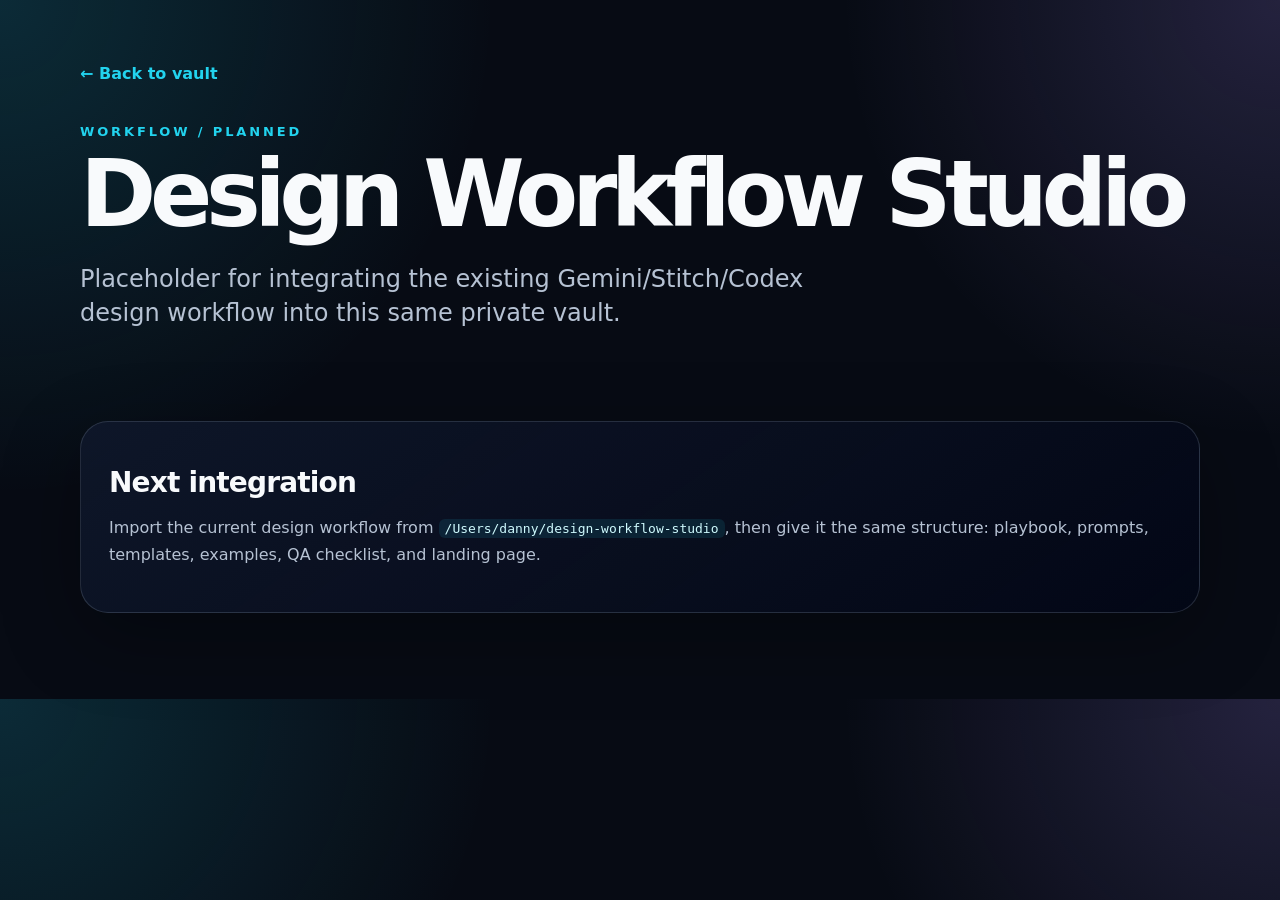
==== site/workflows/design-workflow-studio.html @ 9eb14a0c "chore: bootstrap AI workflow vault" ====
<!doctype html>
<html lang="en">
<head>
  <meta charset="utf-8" />
  <meta name="viewport" content="width=device-width, initial-scale=1" />
  <title>Design Workflow Studio — AI Workflow Vault</title>
  <link rel="stylesheet" href="../assets/styles.css" />
</head>
<body>
  <main class="shell">
    <a class="back" href="../index.html">← Back to vault</a>
    <section class="hero compact">
      <p class="eyebrow">Workflow / Planned</p>
      <h1>Design Workflow Studio</h1>
      <p class="lead">Placeholder for integrating the existing Gemini/Stitch/Codex design workflow into this same private vault.</p>
    </section>
    <section class="panel">
      <h2>Next integration</h2>
      <p>Import the current design workflow from <code>/Users/danny/design-workflow-studio</code>, then give it the same structure: playbook, prompts, templates, examples, QA checklist, and landing page.</p>
    </section>
  </main>
</body>
</html>
---- site/assets/styles.css ----
:root {
  color-scheme: dark;
  --bg: #070b14;
  --panel: rgba(15, 23, 42, 0.78);
  --line: rgba(148, 163, 184, 0.22);
  --text: #f8fafc;
  --muted: #b6c2d3;
  --cyan: #22d3ee;
  --violet: #a78bfa;
  --gold: #facc15;
}
* { box-sizing: border-box; }
body {
  margin: 0;
  font-family: Inter, ui-sans-serif, system-ui, -apple-system, BlinkMacSystemFont, "Segoe UI", sans-serif;
  background: radial-gradient(circle at top left, rgba(34, 211, 238, .16), transparent 34%), radial-gradient(circle at top right, rgba(167, 139, 250, .18), transparent 30%), var(--bg);
  color: var(--text);
}
.shell { width: min(1120px, calc(100% - 40px)); margin: 0 auto; padding: 64px 0; }
.hero { padding: 72px 0 44px; }
.hero.compact { padding-top: 28px; }
.eyebrow { color: var(--cyan); text-transform: uppercase; letter-spacing: .22em; font-weight: 800; font-size: 13px; }
h1 { font-size: clamp(44px, 8vw, 92px); line-height: .92; margin: 14px 0 20px; letter-spacing: -0.07em; }
.lead { color: var(--muted); max-width: 760px; font-size: clamp(18px, 2.2vw, 24px); line-height: 1.45; }
.grid { display: grid; grid-template-columns: repeat(auto-fit, minmax(280px, 1fr)); gap: 22px; }
.card, .panel {
  border: 1px solid var(--line);
  background: linear-gradient(145deg, rgba(15, 23, 42, .92), rgba(2, 6, 23, .72));
  border-radius: 28px;
  padding: 28px;
  box-shadow: 0 24px 80px rgba(0, 0, 0, .32);
}
.card { min-height: 300px; display: flex; flex-direction: column; justify-content: space-between; color: inherit; text-decoration: none; }
.card.primary { border-color: rgba(34, 211, 238, .45); }
.card h2, .panel h2 { font-size: 28px; margin: 16px 0 12px; letter-spacing: -0.03em; }
.card p, .panel p, li { color: var(--muted); line-height: 1.65; }
.status { align-self: flex-start; color: #06111a; background: var(--cyan); border-radius: 999px; padding: 7px 12px; font-weight: 900; font-size: 12px; text-transform: uppercase; letter-spacing: .08em; }
.status.planned { background: var(--gold); }
.back { color: var(--cyan); text-decoration: none; font-weight: 800; }
.panel { margin: 22px 0; }
.split { display: grid; grid-template-columns: repeat(auto-fit, minmax(280px, 1fr)); gap: 26px; }
code { color: #cffafe; background: rgba(34, 211, 238, .1); padding: 2px 6px; border-radius: 6px; }
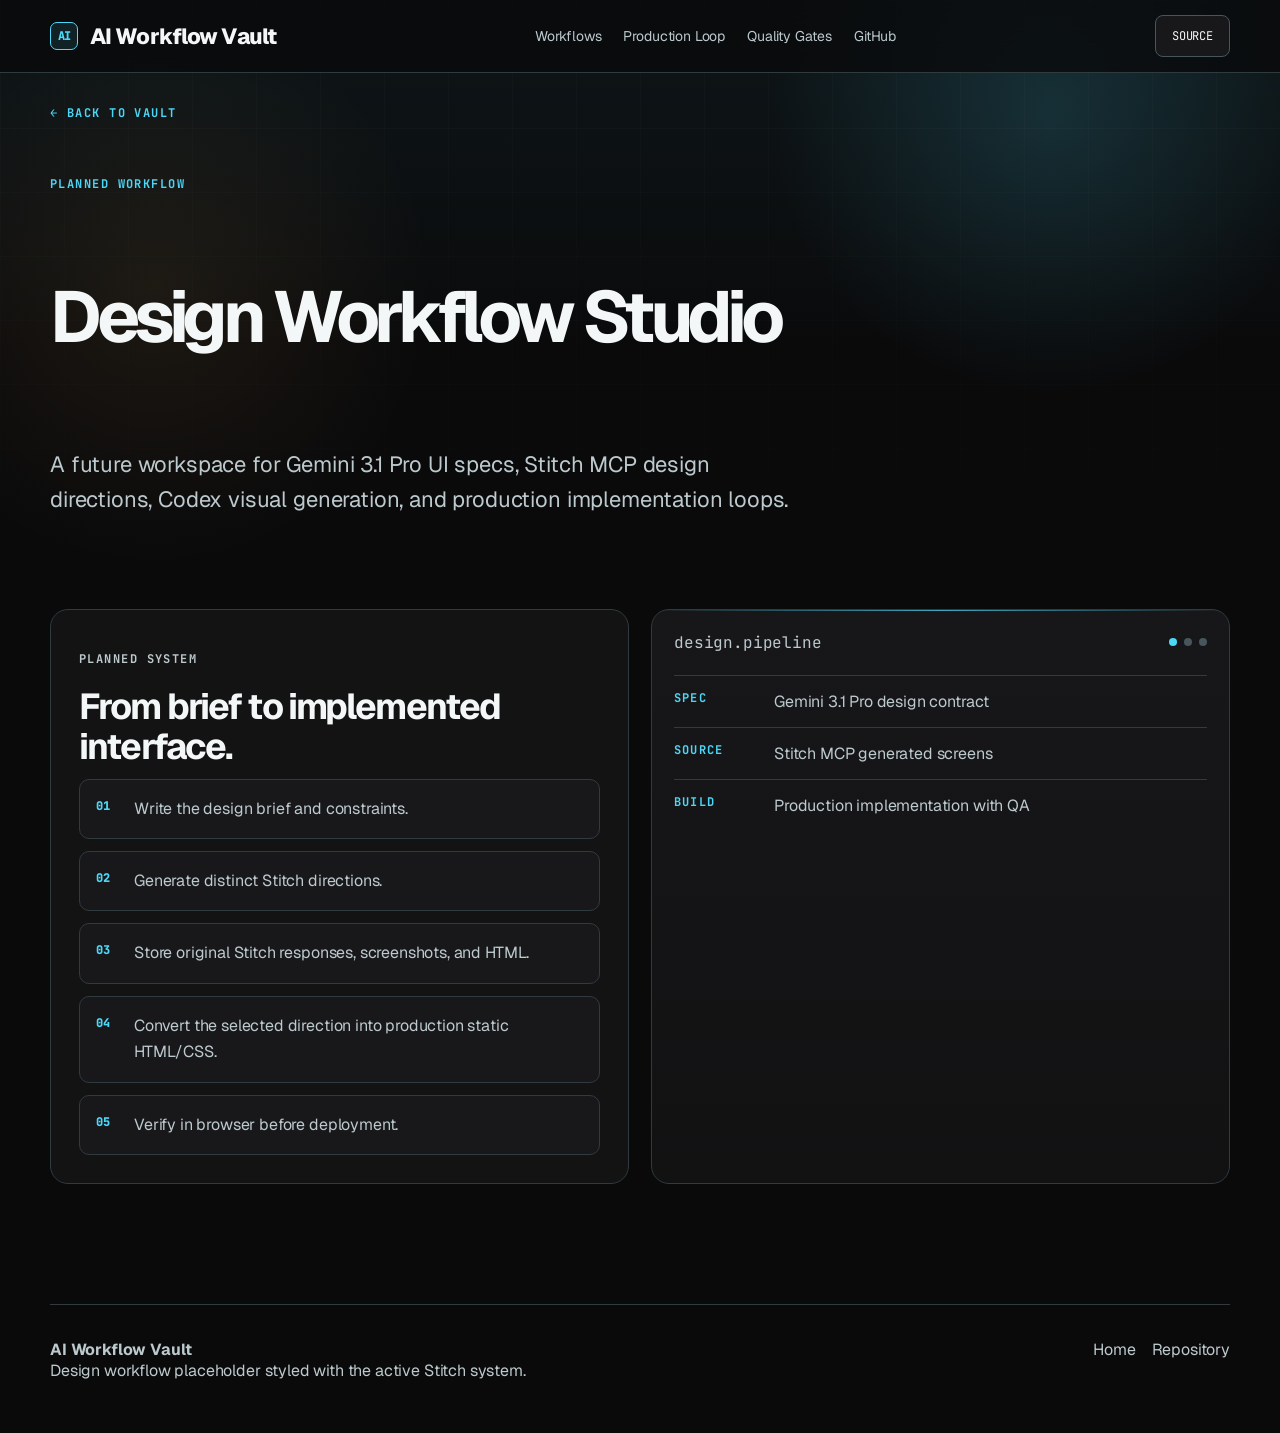
==== commit 5e4568b3: "feat: redesign GitHub Pages with Stitch UI" ====
--- a/site/workflows/design-workflow-studio.html
+++ b/site/workflows/design-workflow-studio.html
@@ -4,20 +4,16 @@
   <meta charset="utf-8" />
   <meta name="viewport" content="width=device-width, initial-scale=1" />
   <title>Design Workflow Studio — AI Workflow Vault</title>
+  <meta name="description" content="Planned Gemini, Stitch, and implementation workflow studio." />
   <link rel="stylesheet" href="../assets/styles.css" />
 </head>
 <body>
+  <header class="topbar"><nav class="nav" aria-label="Primary navigation"><a class="brand" href="../index.html"><span class="brand-mark">AI</span><span>AI Workflow Vault</span></a><div class="nav-links"><a href="../index.html#workflows">Workflows</a><a href="../index.html#production-loop">Production Loop</a><a href="../index.html#quality-gates">Quality Gates</a><a href="https://github.com/cskwork/ai-workflow-vault">GitHub</a></div><a class="nav-cta" href="https://github.com/cskwork/ai-workflow-vault">SOURCE</a></nav></header>
   <main class="shell">
-    <a class="back" href="../index.html">← Back to vault</a>
-    <section class="hero compact">
-      <p class="eyebrow">Workflow / Planned</p>
-      <h1>Design Workflow Studio</h1>
-      <p class="lead">Placeholder for integrating the existing Gemini/Stitch/Codex design workflow into this same private vault.</p>
-    </section>
-    <section class="panel">
-      <h2>Next integration</h2>
-      <p>Import the current design workflow from <code>/Users/danny/design-workflow-studio</code>, then give it the same structure: playbook, prompts, templates, examples, QA checklist, and landing page.</p>
-    </section>
+    <a class="breadcrumb" href="../index.html">← Back to vault</a>
+    <section class="hero compact"><p class="eyebrow">Planned workflow</p><h1>Design Workflow Studio</h1><p class="lead">A future workspace for Gemini 3.1 Pro UI specs, Stitch MCP design directions, Codex visual generation, and production implementation loops.</p></section>
+    <section class="section split"><article class="panel"><p class="section-kicker">Planned system</p><h2>From brief to implemented interface.</h2><ol class="steps"><li>Write the design brief and constraints.</li><li>Generate distinct Stitch directions.</li><li>Store original Stitch responses, screenshots, and HTML.</li><li>Convert the selected direction into production static HTML/CSS.</li><li>Verify in browser before deployment.</li></ol></article><aside class="studio-panel"><div class="panel-top"><span class="mono">design.pipeline</span><span class="dots"><span></span><span></span><span></span></span></div><div class="console-line"><b>spec</b><span>Gemini 3.1 Pro design contract</span></div><div class="console-line"><b>source</b><span>Stitch MCP generated screens</span></div><div class="console-line"><b>build</b><span>Production implementation with QA</span></div></aside></section>
+    <footer class="footer"><div><strong>AI Workflow Vault</strong><br />Design workflow placeholder styled with the active Stitch system.</div><div><a href="../index.html">Home</a><a href="https://github.com/cskwork/ai-workflow-vault">Repository</a></div></footer>
   </main>
 </body>
 </html>
--- a/site/assets/styles.css
+++ b/site/assets/styles.css
@@ -1,42 +1,203 @@
+@import url('https://fonts.googleapis.com/css2?family=Geist:wght@400;500;600;700;800&family=JetBrains+Mono:wght@500;600;700&display=swap');
+
 :root {
   color-scheme: dark;
-  --bg: #070b14;
-  --panel: rgba(15, 23, 42, 0.78);
-  --line: rgba(148, 163, 184, 0.22);
-  --text: #f8fafc;
-  --muted: #b6c2d3;
-  --cyan: #22d3ee;
-  --violet: #a78bfa;
-  --gold: #facc15;
-}
+  --bg: #0a0a0b;
+  --surface: #131314;
+  --surface-1: #18181b;
+  --surface-2: #201f20;
+  --surface-3: #2a2a2b;
+  --surface-4: #353436;
+  --text: #f4f7f8;
+  --muted: #bcc9cd;
+  --subtle: #869397;
+  --line: #303b3f;
+  --line-strong: #46565c;
+  --cyan: #4cd7f6;
+  --cyan-strong: #06b6d4;
+  --cyan-soft: rgba(76, 215, 246, .11);
+  --amber: #ffb95f;
+  --amber-soft: rgba(255, 185, 95, .13);
+  --danger: #ffb4ab;
+  --max: 1180px;
+  --radius: 10px;
+  --radius-lg: 18px;
+  --mono: 'JetBrains Mono', ui-monospace, SFMono-Regular, Menlo, Consolas, monospace;
+  --sans: 'Geist', Inter, ui-sans-serif, system-ui, -apple-system, BlinkMacSystemFont, 'Segoe UI', sans-serif;
+}
+
 * { box-sizing: border-box; }
+html { scroll-behavior: smooth; }
 body {
   margin: 0;
-  font-family: Inter, ui-sans-serif, system-ui, -apple-system, BlinkMacSystemFont, "Segoe UI", sans-serif;
-  background: radial-gradient(circle at top left, rgba(34, 211, 238, .16), transparent 34%), radial-gradient(circle at top right, rgba(167, 139, 250, .18), transparent 30%), var(--bg);
+  min-height: 100vh;
+  font-family: var(--sans);
   color: var(--text);
-}
-.shell { width: min(1120px, calc(100% - 40px)); margin: 0 auto; padding: 64px 0; }
-.hero { padding: 72px 0 44px; }
-.hero.compact { padding-top: 28px; }
-.eyebrow { color: var(--cyan); text-transform: uppercase; letter-spacing: .22em; font-weight: 800; font-size: 13px; }
-h1 { font-size: clamp(44px, 8vw, 92px); line-height: .92; margin: 14px 0 20px; letter-spacing: -0.07em; }
-.lead { color: var(--muted); max-width: 760px; font-size: clamp(18px, 2.2vw, 24px); line-height: 1.45; }
-.grid { display: grid; grid-template-columns: repeat(auto-fit, minmax(280px, 1fr)); gap: 22px; }
+  background:
+    linear-gradient(180deg, rgba(76, 215, 246, .06), transparent 350px),
+    radial-gradient(circle at 82% 8%, rgba(76, 215, 246, .15), transparent 280px),
+    radial-gradient(circle at 12% 20%, rgba(255, 185, 95, .08), transparent 280px),
+    var(--bg);
+  letter-spacing: -.01em;
+}
+body::before {
+  content: '';
+  position: fixed;
+  inset: 0;
+  pointer-events: none;
+  background-image:
+    linear-gradient(rgba(255,255,255,.035) 1px, transparent 1px),
+    linear-gradient(90deg, rgba(255,255,255,.03) 1px, transparent 1px);
+  background-size: 64px 64px;
+  mask-image: linear-gradient(to bottom, rgba(0,0,0,.7), transparent 72%);
+}
+
+a { color: inherit; }
+.muted { color: var(--muted); }
+.mono { font-family: var(--mono); }
+.skip-link { position: absolute; left: -999px; top: 8px; z-index: 100; background: var(--cyan); color: #001f26; padding: 10px 14px; border-radius: 8px; font-weight: 800; }
+.skip-link:focus { left: 8px; }
+
+.topbar {
+  position: sticky;
+  top: 0;
+  z-index: 50;
+  border-bottom: 1px solid var(--line);
+  background: rgba(10, 10, 11, .78);
+  backdrop-filter: blur(18px);
+}
+.nav {
+  width: min(var(--max), calc(100% - 40px));
+  margin: 0 auto;
+  min-height: 72px;
+  display: flex;
+  align-items: center;
+  justify-content: space-between;
+  gap: 24px;
+}
+.brand { display: flex; align-items: center; gap: 12px; text-decoration: none; font-weight: 800; letter-spacing: -.04em; font-size: 22px; }
+.brand-mark { width: 28px; height: 28px; border: 1px solid var(--cyan); background: var(--cyan-soft); display: grid; place-items: center; color: var(--cyan); font-family: var(--mono); font-size: 12px; border-radius: 7px; }
+.nav-links { display: flex; align-items: center; gap: 22px; color: var(--muted); font-size: 14px; }
+.nav-links a { text-decoration: none; transition: color .18s ease; }
+.nav-links a:hover, .nav-links a:focus-visible { color: var(--cyan); outline: none; }
+.nav-cta { min-height: 42px; display: inline-flex; align-items: center; justify-content: center; padding: 0 16px; border: 1px solid var(--line-strong); background: var(--surface-1); border-radius: 8px; color: var(--text); text-decoration: none; font-family: var(--mono); font-size: 12px; transition: border-color .18s ease, transform .18s ease; }
+.nav-cta:hover { border-color: var(--cyan); transform: translateY(-1px); }
+
+.shell { width: min(var(--max), calc(100% - 40px)); margin: 0 auto; }
+.hero {
+  padding: clamp(72px, 10vw, 132px) 0 68px;
+  display: grid;
+  grid-template-columns: minmax(0, 1.05fr) minmax(320px, .72fr);
+  gap: clamp(32px, 6vw, 72px);
+  align-items: center;
+}
+.hero.compact { padding: 54px 0 36px; grid-template-columns: 1fr; }
+.eyebrow, .section-kicker, .chip, .stage-index, .status, .breadcrumb, .meta-label {
+  font-family: var(--mono);
+  text-transform: uppercase;
+  letter-spacing: .12em;
+  font-size: 12px;
+  font-weight: 700;
+}
+.eyebrow { color: var(--cyan); margin: 0 0 18px; }
+h1 { margin: 0; font-size: clamp(48px, 7.4vw, 96px); line-height: .96; letter-spacing: -.075em; text-wrap: balance; }
+.hero.compact h1 { font-size: clamp(42px, 6vw, 72px); max-width: 950px; }
+.lead { margin: 24px 0 0; color: var(--muted); max-width: 760px; font-size: clamp(18px, 2vw, 22px); line-height: 1.58; }
+.hero-actions { display: flex; flex-wrap: wrap; gap: 12px; margin-top: 34px; }
+.button { min-height: 48px; display: inline-flex; align-items: center; justify-content: center; gap: 10px; padding: 0 18px; border-radius: 9px; text-decoration: none; font-weight: 800; border: 1px solid transparent; transition: transform .18s ease, border-color .18s ease, background .18s ease; }
+.button.primary { background: var(--cyan); color: #001f26; }
+.button.secondary { background: transparent; color: var(--text); border-color: var(--line-strong); }
+.button:hover { transform: translateY(-2px); }
+.button.secondary:hover { border-color: var(--cyan); }
+
+.studio-panel { border: 1px solid var(--line); background: linear-gradient(180deg, rgba(24,24,27,.96), rgba(19,19,20,.92)); border-radius: var(--radius-lg); padding: 22px; position: relative; overflow: hidden; }
+.studio-panel::before { content: ''; position: absolute; inset: 0 0 auto; height: 1px; background: linear-gradient(90deg, transparent, var(--cyan), transparent); opacity: .75; }
+.panel-top { display: flex; align-items: center; justify-content: space-between; margin-bottom: 22px; color: var(--muted); }
+.dots { display: flex; gap: 7px; }
+.dots span { width: 8px; height: 8px; border-radius: 99px; background: var(--line-strong); }
+.dots span:first-child { background: var(--cyan); }
+.console-line { display: grid; grid-template-columns: 86px 1fr; gap: 14px; padding: 14px 0; border-top: 1px solid var(--line); }
+.console-line:first-of-type { border-top: 0; }
+.console-line b { font-family: var(--mono); font-size: 12px; color: var(--cyan); text-transform: uppercase; letter-spacing: .1em; }
+.console-line span { color: var(--muted); line-height: 1.45; }
+
+.section { padding: 56px 0; }
+.section-head { display: flex; justify-content: space-between; align-items: end; gap: 20px; margin-bottom: 24px; border-bottom: 1px solid var(--line); padding-bottom: 14px; }
+.section-head h2 { margin: 0; font-size: clamp(30px, 4vw, 48px); letter-spacing: -.055em; }
+.section-kicker { color: var(--subtle); }
+
+.pipeline { position: relative; display: grid; grid-template-columns: repeat(6, 1fr); gap: 16px; padding: 24px 0 8px; }
+.pipeline::before { content: ''; position: absolute; left: 0; right: 0; top: 46px; height: 1px; background: var(--line); }
+.stage { position: relative; z-index: 1; display: grid; gap: 12px; }
+.node { width: 14px; height: 14px; border-radius: 50%; background: var(--cyan); box-shadow: 0 0 0 8px var(--bg); border: 1px solid var(--cyan); }
+.stage.review .node { background: var(--amber); border-color: var(--amber); }
+.stage.future .node { background: var(--bg); border-color: var(--line-strong); }
+.stage-index { color: var(--subtle); }
+.stage h3 { margin: 0; font-size: 18px; letter-spacing: -.03em; }
+.stage p { margin: 0; color: var(--muted); line-height: 1.5; font-size: 14px; }
+
+.cards { display: grid; grid-template-columns: 1.15fr .85fr; gap: 22px; }
 .card, .panel {
   border: 1px solid var(--line);
-  background: linear-gradient(145deg, rgba(15, 23, 42, .92), rgba(2, 6, 23, .72));
-  border-radius: 28px;
+  background: var(--surface);
+  border-radius: var(--radius-lg);
   padding: 28px;
-  box-shadow: 0 24px 80px rgba(0, 0, 0, .32);
-}
-.card { min-height: 300px; display: flex; flex-direction: column; justify-content: space-between; color: inherit; text-decoration: none; }
-.card.primary { border-color: rgba(34, 211, 238, .45); }
-.card h2, .panel h2 { font-size: 28px; margin: 16px 0 12px; letter-spacing: -0.03em; }
+  text-decoration: none;
+  position: relative;
+  transition: border-color .18s ease, transform .18s ease, background .18s ease;
+}
+.card:hover { border-color: var(--cyan); transform: translateY(-3px); }
+.card.featured { min-height: 360px; display: flex; flex-direction: column; justify-content: space-between; background: linear-gradient(180deg, rgba(19,19,20,.98), rgba(24,24,27,.92)); }
+.card.planned { border-style: dashed; opacity: .78; }
+.card-row { display: flex; justify-content: space-between; gap: 16px; align-items: flex-start; }
+.status { display: inline-flex; align-items: center; gap: 8px; color: var(--cyan); background: var(--cyan-soft); border: 1px solid rgba(76, 215, 246, .25); border-radius: 999px; padding: 7px 10px; }
+.status.planned { color: var(--subtle); background: var(--surface-2); border-color: var(--line); }
+.card h2, .card h3, .panel h2 { margin: 18px 0 12px; font-size: clamp(26px, 3vw, 36px); letter-spacing: -.052em; line-height: 1.1; }
 .card p, .panel p, li { color: var(--muted); line-height: 1.65; }
-.status { align-self: flex-start; color: #06111a; background: var(--cyan); border-radius: 999px; padding: 7px 12px; font-weight: 900; font-size: 12px; text-transform: uppercase; letter-spacing: .08em; }
-.status.planned { background: var(--gold); }
-.back { color: var(--cyan); text-decoration: none; font-weight: 800; }
-.panel { margin: 22px 0; }
-.split { display: grid; grid-template-columns: repeat(auto-fit, minmax(280px, 1fr)); gap: 26px; }
-code { color: #cffafe; background: rgba(34, 211, 238, .1); padding: 2px 6px; border-radius: 6px; }
+.card strong { color: var(--cyan); }
+.tags { display: flex; flex-wrap: wrap; gap: 8px; margin-top: 24px; padding-top: 20px; border-top: 1px dashed var(--line); }
+.chip { color: var(--muted); border: 1px solid var(--line); border-radius: 999px; padding: 7px 9px; background: rgba(255,255,255,.015); }
+
+.gates { display: grid; grid-template-columns: repeat(5, 1fr); gap: 12px; }
+.gate { min-height: 132px; border: 1px solid var(--line); background: var(--surface); border-radius: var(--radius); padding: 18px; display: flex; flex-direction: column; justify-content: space-between; }
+.gate-mark { color: var(--amber); font-size: 24px; }
+.gate h3 { margin: 0; font-size: 16px; letter-spacing: -.02em; }
+.gate p { margin: 8px 0 0; color: var(--subtle); font-size: 13px; line-height: 1.45; }
+
+.split { display: grid; grid-template-columns: repeat(2, 1fr); gap: 22px; }
+.steps { counter-reset: step; list-style: none; padding: 0; margin: 0; display: grid; gap: 12px; }
+.steps li { counter-increment: step; border: 1px solid var(--line); background: var(--surface-1); border-radius: var(--radius); padding: 16px 16px 16px 54px; position: relative; }
+.steps li::before { content: counter(step, decimal-leading-zero); position: absolute; left: 16px; top: 17px; color: var(--cyan); font-family: var(--mono); font-size: 12px; font-weight: 800; }
+.checklist { padding-left: 20px; margin: 0; }
+.checklist li + li { margin-top: 8px; }
+
+.provenance { border-left: 2px solid var(--cyan); background: var(--surface-2); padding: 16px 18px; color: var(--muted); font-family: var(--mono); font-size: 12px; line-height: 1.6; max-width: 760px; }
+.footer { margin-top: 64px; border-top: 1px solid var(--line); padding: 34px 0 52px; color: var(--muted); display: flex; justify-content: space-between; gap: 24px; flex-wrap: wrap; }
+.footer a { color: var(--muted); text-decoration: none; margin-left: 16px; }
+.footer a:hover { color: var(--cyan); }
+.breadcrumb { display: inline-flex; color: var(--cyan); text-decoration: none; margin-top: 32px; }
+code { color: var(--cyan); background: var(--cyan-soft); border: 1px solid rgba(76, 215, 246, .18); padding: 2px 6px; border-radius: 6px; }
+
+@media (max-width: 900px) {
+  .nav { min-height: 64px; }
+  .nav-links { display: none; }
+  .hero { grid-template-columns: 1fr; padding-top: 64px; }
+  .cards, .split { grid-template-columns: 1fr; }
+  .pipeline { grid-template-columns: 1fr 1fr; }
+  .pipeline::before { display: none; }
+  .gates { grid-template-columns: 1fr 1fr; }
+  .section-head { align-items: flex-start; flex-direction: column; }
+}
+@media (max-width: 560px) {
+  .shell, .nav { width: min(100% - 28px, var(--max)); }
+  h1 { font-size: clamp(42px, 14vw, 64px); }
+  .hero-actions { flex-direction: column; align-items: stretch; }
+  .pipeline, .gates { grid-template-columns: 1fr; }
+  .card, .panel { padding: 22px; }
+  .console-line { grid-template-columns: 1fr; gap: 6px; }
+  .footer a { display: block; margin: 10px 0 0; }
+}
+
+@media (prefers-reduced-motion: reduce) {
+  *, *::before, *::after { animation: none !important; transition: none !important; scroll-behavior: auto !important; }
+}
